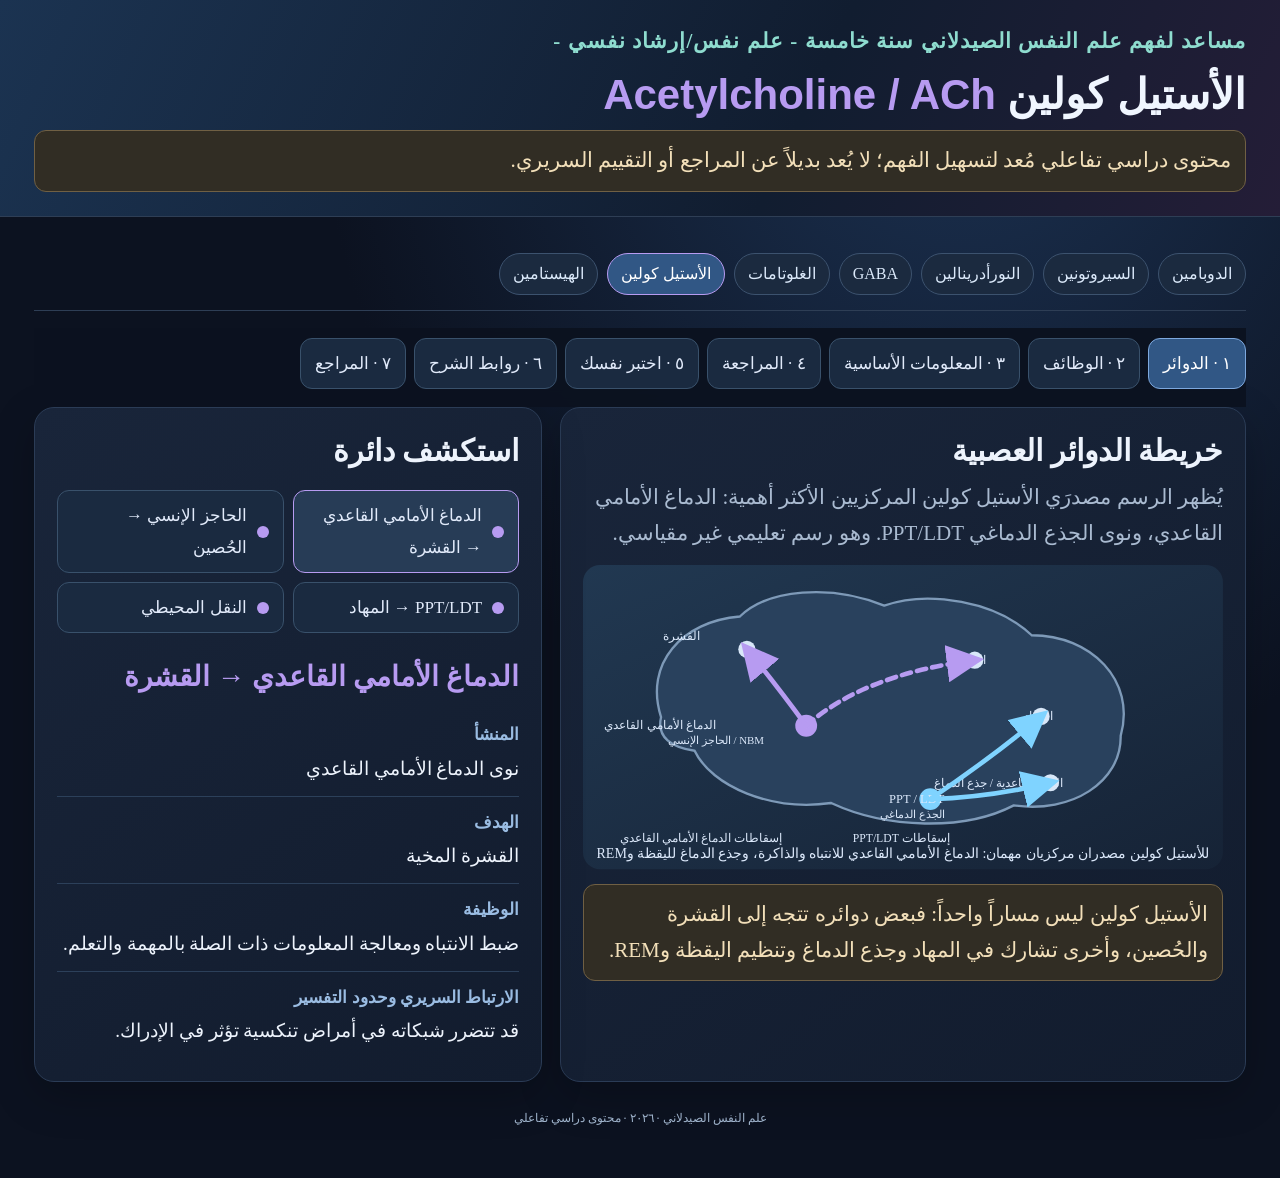
==== acetylcholine.html @ 4c46df0b "Add files via upload" ====
<!doctype html>
<html dir="rtl" lang="ar">
  <head>
    <meta charset="utf-8" />
    <meta content="width=device-width,initial-scale=1" name="viewport" />
    <meta content="dark" name="color-scheme" />
    <title>الأستيل كولين | مساعد علم النفس الصيدلاني</title>
    <link href="./style.css" rel="stylesheet" />
    <link href="./atlas.css" rel="stylesheet" />
  </head>
  <body style="--nt-accent: #b79bf1">
    <header>
      <div class="shell">
        <div class="eyebrow">
          مساعد لفهم علم النفس الصيدلاني سنة خامسة - علم نفس/إرشاد نفسي -
        </div>
        <h1>
          الأستيل كولين
          <span class="ltr" style="color: #b79bf1">Acetylcholine / ACh</span>
        </h1>
        <div class="note">
          محتوى دراسي تفاعلي مُعد لتسهيل الفهم؛ لا يُعد بديلاً عن المراجع أو
          التقييم السريري.
        </div>
      </div>
    </header>
    <main class="shell">
      <nav aria-label="التنقل بين النواقل العصبية" class="nt-nav">
        <a class="nt-navlink" href="./index.html">الدوبامين</a
        ><a class="nt-navlink" href="./serotonin.html">السيروتونين</a
        ><a class="nt-navlink" href="./norepinephrine.html">النورأدرينالين</a
        ><a class="nt-navlink" href="./gaba.html">GABA</a
        ><a class="nt-navlink" href="./glutamate.html">الغلوتامات</a
        ><a class="nt-navlink" href="./acetylcholine.html">الأستيل كولين</a
        ><a class="nt-navlink" href="./histamine.html">الهيستامين</a>
      </nav>
      <nav aria-label="أقسام الأستيل كولين" class="tabs">
        <a aria-current="page" class="tab" data-tab="circuits" href="#circuits"
          >١ · الدوائر</a
        ><a
          aria-current="false"
          class="tab"
          data-tab="functions"
          href="#functions"
          >٢ · الوظائف</a
        ><a aria-current="false" class="tab" data-tab="basics" href="#basics"
          >٣ · المعلومات الأساسية</a
        ><a aria-current="false" class="tab" data-tab="review" href="#review"
          >٤ · المراجعة</a
        ><a aria-current="false" class="tab" data-tab="quiz" href="#quiz"
          >٥ · اختبر نفسك</a
        ><a aria-current="false" class="tab" data-tab="videos" href="#videos"
          >٦ · روابط الشرح</a
        ><a aria-current="false" class="tab" data-tab="sources" href="#sources"
          >٧ · المراجع</a
        >
      </nav>
      <section class="section active" id="circuits">
        <div class="grid">
          <div class="card">
            <h2>خريطة الدوائر العصبية</h2>
            <p class="small">
              يُظهر الرسم مصدرَي الأستيل كولين المركزيين الأكثر أهمية: الدماغ
              الأمامي القاعدي، ونوى الجذع الدماغي PPT/LDT. وهو رسم تعليمي غير
              مقياسي.
            </p>
            <svg
              aria-label="رسم تخطيطي أكثر دقة نسبياً لدوائر الأستيل كولين مع مصدرين رئيسيين"
              class="nt-figure"
              role="img"
              viewbox="0 0 820 390"
            >
              <defs>
                <lineargradient id="achbg" x1="0" x2="1" y1="0" y2="1">
                  <stop stop-color="#213851"></stop>
                  <stop offset="1" stop-color="#162336"></stop>
                </lineargradient>
                <marker
                  id="achar1"
                  markerheight="8"
                  markerwidth="8"
                  orient="auto"
                  refx="6"
                  refy="4"
                >
                  <path d="M0,0 L8,4 L0,8 Z" fill="var(--nt-accent)"></path>
                </marker>
                <marker
                  id="achar2"
                  markerheight="8"
                  markerwidth="8"
                  orient="auto"
                  refx="6"
                  refy="4"
                >
                  <path d="M0,0 L8,4 L0,8 Z" fill="#7fd3ff"></path>
                </marker>
              </defs>
              <rect fill="url(#achbg)" height="390" rx="22" width="820"></rect>
              <path
                d="M100 195 C78 126 127 72 201 66 C237 31 317 24 386 52 C443 32 530 47 575 90 C651 90 709 148 689 219 C690 278 626 319 552 308 C489 341 389 338 318 305 C242 316 165 284 143 238 C114 234 94 221 100 195Z"
                fill="#29415d"
                stroke="#7e9ab8"
                stroke-width="3"
              ></path>
              <circle cx="286" cy="206" fill="var(--nt-accent)" r="14"></circle>
              <text fill="#eef6ff" font-size="16" x="170" y="210">
                الدماغ الأمامي القاعدي
              </text>
              <text fill="#c9ddf2" font-size="14" x="232" y="229">
                NBM / الحاجز الإنسي
              </text>
              <circle cx="445" cy="300" fill="#7fd3ff" r="14"></circle>
              <text fill="#eef6ff" font-size="16" x="463" y="305">
                PPT / LDT
              </text>
              <text fill="#c9ddf2" font-size="14" x="464" y="324">
                الجذع الدماغي
              </text>
              <circle cx="210" cy="108" fill="#d8e7f8" r="11"></circle>
              <text fill="#d8e7f8" font-size="16" x="150" y="96">القشرة</text>
              <circle cx="502" cy="122" fill="#d8e7f8" r="11"></circle>
              <text fill="#d8e7f8" font-size="15" x="517" y="127">الحُصين</text>
              <circle cx="587" cy="194" fill="#d8e7f8" r="11"></circle>
              <text fill="#d8e7f8" font-size="15" x="602" y="199">المهاد</text>
              <circle cx="599" cy="279" fill="#d8e7f8" r="11"></circle>
              <text fill="#d8e7f8" font-size="15" x="615" y="284">
                العقد القاعدية / جذع الدماغ
              </text>
              <path
                d="M286 206 Q245 150 210 108"
                fill="none"
                marker-end="url(#achar1)"
                stroke="var(--nt-accent)"
                stroke-linecap="round"
                stroke-width="6"
              ></path>
              <path
                d="M286 206 Q360 140 502 122"
                fill="none"
                marker-end="url(#achar1)"
                stroke="var(--nt-accent)"
                stroke-dasharray="12 8"
                stroke-linecap="round"
                stroke-width="6"
              ></path>
              <path
                d="M445 300 Q525 246 587 194"
                fill="none"
                marker-end="url(#achar2)"
                stroke="#7fd3ff"
                stroke-linecap="round"
                stroke-width="6"
              ></path>
              <path
                d="M445 300 Q520 298 599 279"
                fill="none"
                marker-end="url(#achar2)"
                stroke="#7fd3ff"
                stroke-linecap="round"
                stroke-width="6"
              ></path>
              <text fill="var(--nt-accent)" font-size="15" x="255" y="355">
                إسقاطات الدماغ الأمامي القاعدي
              </text>
              <text fill="#7fd3ff" font-size="15" x="470" y="355">
                إسقاطات PPT/LDT
              </text>
              <text
                fill="#c8dcf0"
                font-size="18"
                text-anchor="middle"
                x="410"
                y="375"
              >
                للأستيل كولين مصدران مركزيان مهمان: الدماغ الأمامي القاعدي
                للانتباه والذاكرة، وجذع الدماغ لليقظة وREM
              </text>
            </svg>
            <div class="note">
              الأستيل كولين ليس مساراً واحداً: فبعض دوائره تتجه إلى القشرة
              والحُصين، وأخرى تشارك في المهاد وجذع الدماغ وتنظيم اليقظة وREM.
            </div>
          </div>
          <div class="card">
            <h2>استكشف دائرة</h2>
            <div class="path-buttons" id="circuitButtons"></div>
            <div aria-live="polite" id="circuitDetails"></div>
          </div>
        </div>
      </section>
      <section class="section" id="functions">
        <div class="card">
          <h2>وظائف الأستيل كولين بحسب الدوائر</h2>
          <p class="muted">
            اختر منطقة، أو ابحث عن وظيفة أو مصطلح. مستويات الدليل تقريبية للتعلم
            وليست مقياساً رسمياً لجودة الأدلة.
          </p>
          <div class="region-toolbar">
            <input
              aria-label="بحث في المناطق"
              class="search"
              id="regionSearch"
              placeholder="ابحث عن منطقة أو وظيفة"
            />
            <div class="actions" id="regionFilters"></div>
            <button class="ghost" id="expandAll">توسيع الكل</button
            ><button class="ghost" id="collapseAll">طي الكل</button>
          </div>
          <div class="small" id="regionCount"></div>
          <div class="region-list" id="regionList"></div>
        </div>
        <div class="card" style="margin-top: 18px">
          <h2>فهم الوظائف: الآلية ثم المثال</h2>
          <p class="muted">
            التفسير هنا يركز على ما يحدث، ولماذا يحدث، وما حدود التعميم. لا تعني
            مشاركة ناقل في وظيفة أنه المسؤول الوحيد عنها.
          </p>
          <div class="function-explain">
            <h3>1. الانتباه</h3>
            <p>
              يرفع الأستيل كولين قدرة بعض الشبكات على الاستجابة للمعلومات ذات
              الصلة، بدل التعامل مع كل إشارات المحيط بالدرجة نفسها.
            </p>
            <p class="example">
              <b>مثال توضيحي:</b> مثال: التركيز على محاضرة رغم وجود ضوضاء
              جانبية.
            </p>
          </div>
          <div class="function-explain">
            <h3>2. الذاكرة</h3>
            <p>
              يساعد نظام الحاجز الإنسي–الحُصين في تنظيم حالات الشبكة التي تدعم
              ترميز الخبرة الجديدة.
            </p>
            <p class="example">
              <b>مثال توضيحي:</b> مثال: توجيه الانتباه للتفاصيل الجديدة يعزز فرص
              تذكرها، لكنه لا يعتمد على ACh وحده.
            </p>
          </div>
          <div class="function-explain">
            <h3>3. النوم REM</h3>
            <p>
              تشارك نوى كولينية في جذع الدماغ في تنظيم بعض حالات النوم واليقظة،
              مع أن آلية REM تتضمن شبكات متعددة.
            </p>
            <p class="example">
              <b>مثال توضيحي:</b> مثال: التغيرات في نشاط هذه الدوائر تصاحب
              الانتقال بين حالات النوم.
            </p>
          </div>
          <div class="function-explain">
            <h3>4. المستقبلات النيكوتينية والمسكارينية</h3>
            <p>
              النيكوتينية قنوات أيونية سريعة، بينما المسكارينية مستقبلات أبطأ
              تتصل ببروتينات G. لهذا يمكن للناقل الواحد أن ينتج تأثيرات مختلفة.
            </p>
            <p class="example">
              <b>مثال توضيحي:</b> مثال: تنبيه العضلات الهيكلية يختلف عن تنظيم
              نبض القلب بواسطة العصب المبهم.
            </p>
          </div>
          <div class="function-explain">
            <h3>5. الطب النفسي والمرض العصبي</h3>
            <p>
              يرتبط اختلال الأنظمة الكولينية ببعض صعوبات الإدراك، وتؤثر أدوية
              مضادة للمسكارين في الانتباه والذاكرة؛ ولا يكفي ذلك وحده لتشخيص
              مرض.
            </p>
            <p class="example">
              <b>مثال توضيحي:</b> مثال: بعض الأدوية ذات الأثر المضاد للكولين قد
              تسبب تشوشاً خاصة لدى كبار السن.
            </p>
          </div>
        </div>
      </section>
      <section class="section" id="basics">
        <div class="twocol">
          <div class="card">
            <h2>بطاقة تعريفية</h2>
            <div class="statgrid">
              <div class="stat"><b>ACh</b>الاختصار</div>
              <div class="stat"><b>Acetylcholine</b>الاسم الإنجليزي</div>
              <div class="stat"><b>مُعدِّل / ناقل</b>بحسب نوع الدائرة</div>
            </div>
            <h3>التصنيف</h3>
            <p>إستر الكولين؛ ناقل محيطي ومُعدِّل مركزي</p>
            <h3>أماكن التصنيع أو الإفراز الرئيسية</h3>
            <p>
              الدماغ الأمامي القاعدي (بما فيه النواة القاعدية لماينرت والحاجز
              الإنسي)، ونوى PPT/LDT بجذع الدماغ
            </p>
            <h3>الفكرة الأساسية</h3>
            <p>
              الأستيل كولين يساعد الدماغ على توجيه الانتباه وتعلّم المعلومات
              المهمة، ويسهم في اليقظة والنوم REM؛ وله أدوار مهمة أيضاً في
              العضلات والأعصاب الذاتية.
            </p>
          </div>
          <div class="card">
            <h2>المستقبلات والتصنيع</h2>
            <h3>المستقبلات المهمة</h3>
            <p>نيكوتينية nAChR (أيونية) ومسكارينية M1–M5 (استقلابية)</p>
            <h3>التصنيع والتخلص من الناقل</h3>
            <p>
              Choline + Acetyl-CoA → ACh بوساطة ChAT؛ يفككه AChE في الشق المشبكي
            </p>
            <div class="note">
              تختلف تأثيرات الناقل تبعاً لنوع المستقبل والخلايا وتوقيت الإشارة،
              ولا يصح وصف ناقل واحد بأنه منشّط أو مثبّط لجميع مناطق الدماغ.
            </div>
          </div>
        </div>
      </section>
      <section class="section" id="review">
        <div class="card">
          <h2>خريطة مراجعة الوظائف والنواقل المشاركة</h2>
          <div class="domains">
            <div class="domain">
              <h3>الانتباه</h3>
              <div class="tiny">المناطق: الدماغ الأمامي والقشرة</div>
              <p>انتقاء المعلومات</p>
              <div class="tiny">أنظمة مشاركة: NE، DA</div>
            </div>
            <div class="domain">
              <h3>الذاكرة</h3>
              <div class="tiny">المناطق: الحُصين</div>
              <p>تعديل الترميز</p>
              <div class="tiny">أنظمة مشاركة: Glu، GABA</div>
            </div>
            <div class="domain">
              <h3>النوم</h3>
              <div class="tiny">المناطق: PPT/LDT والمهاد</div>
              <p>تنظيم حالات اليقظة وREM</p>
              <div class="tiny">أنظمة مشاركة: GABA، Histamine</div>
            </div>
            <div class="domain">
              <h3>الحركة</h3>
              <div class="tiny">المناطق: الوصلة العضلية</div>
              <p>تنبيه العضلة</p>
              <div class="tiny">أنظمة مشاركة: دور محيطي</div>
            </div>
          </div>
        </div>
      </section>
      <section class="section" id="quiz">
        <div class="card" style="max-width: 850px; margin: auto">
          <h2>اختبر نفسك</h2>
          <p class="small" id="progress"></p>
          <div class="question" id="question"></div>
          <div id="answers"></div>
          <p aria-live="polite" class="feedback" id="feedback"></p>
          <button class="solid hidden" id="next">السؤال التالي</button
          ><button class="ghost hidden" id="restart">إعادة الاختبار</button>
        </div>
      </section>
      <section class="section" id="videos">
        <div class="card">
          <h2>روابط يوتيوب للشرح</h2>
          <p>
            رابط بحث نصي على يوتيوب للحصول على محاضرات عن Acetylcholine؛ لا نضمن
            محتوى فيديو معيناً أو نعتمد الفيديوهات بديلاً عن المراجع العلمية.
          </p>
          <p>
            <a
              dir="ltr"
              href="https://www.youtube.com/results?search_query=Acetylcholine+neurotransmitter+neuroanatomy+pathways+receptor+physiology"
              rel="noopener noreferrer"
              target="_blank"
              >https://www.youtube.com/results?search_query=Acetylcholine+neurotransmitter+neuroanatomy+pathways+receptor+physiology</a
            >
          </p>
        </div>
      </section>
      <section class="section" id="sources">
        <div class="card">
          <h2>المراجع العلمية</h2>
          <p class="muted">
            المصادر العلمية المعتمدة للوظائف الأساسية؛ التفاصيل الناشئة والأبحاث
            البشرية مقابل الحيوانية تتفاوت في قوة الدليل.
          </p>
          <ol class="sources">
            <li>
              <a
                href="https://www.ncbi.nlm.nih.gov/books/NBK482512/"
                rel="noopener noreferrer"
                target="_blank"
                >Sleep physiology – cholinergic nuclei</a
              >
            </li>
            <li>
              <a
                href="https://www.ncbi.nlm.nih.gov/books/NBK539894/"
                rel="noopener noreferrer"
                target="_blank"
                >Neurotransmitters – overview</a
              >
            </li>
            <li>
              <a
                href="https://www.ncbi.nlm.nih.gov/books/NBK11011/"
                rel="noopener noreferrer"
                target="_blank"
                >Neuroscience – neurotransmitter systems</a
              >
            </li>
            <li>
              <a
                href="https://www.ncbi.nlm.nih.gov/books/NBK482512/"
                rel="noopener noreferrer"
                target="_blank"
                >Physiology of sleep – ascending arousal systems</a
              >
            </li>
          </ol>
        </div>
      </section>
      <footer class="foot">
        علم النفس الصيدلاني · ٢٠٢٦ · محتوى دراسي تفاعلي
      </footer>
    </main>
    <script defer="" src="./atlas.js"></script>
    <script id="ntData" type="application/json">
      {
        "circuits": [
          [
            "الدماغ الأمامي القاعدي → القشرة",
            "نوى الدماغ الأمامي القاعدي",
            "القشرة المخية",
            "ضبط الانتباه ومعالجة المعلومات ذات الصلة بالمهمة والتعلم.",
            "قد تتضرر شبكاته في أمراض تنكسية تؤثر في الإدراك."
          ],
          [
            "الحاجز الإنسي → الحُصين",
            "المنطقة الحاجزية",
            "الحُصين",
            "تعديل نشاط الذاكرة وإيقاعات الشبكات الحُصينية.",
            "يعمل مع الغلوتامات وGABA."
          ],
          [
            "PPT/LDT → المهاد",
            "نوى جذع الدماغ الكولينية",
            "المهاد ومراكز اليقظة",
            "تنظيم الانتقال بين حالات النوم واليقظة وبعض مظاهر REM.",
            "ليس المنظم الوحيد لنوم حركة العين السريعة."
          ],
          [
            "النقل المحيطي",
            "العصبونات الحركية والجهاز الذاتي",
            "العضلات والأعضاء",
            "إحداث انقباض العضلات الهيكلية عبر مستقبلات نيكوتينية، وتنظيم وظائف لاودية عبر مستقبلات مسكارينية.",
            "هذه وظائف خارج الدماغ ويجب تمييزها عن أدواره المعرفية."
          ]
        ],
        "regions": [
          [
            "النواة القاعدية لماينرت",
            "NBM",
            "الإدراك",
            "مصدر كوليني واسع للقشرة يسهم في الانتباه وتوجيه المعالجة.",
            "تضرر منظومات كولينية يرتبط باضطرابات معرفية.",
            "راسخ"
          ],
          [
            "القشرة أمام الجبهية",
            "PFC",
            "الانتباه",
            "يساعد على انتقاء المعلومات والمرونة أثناء المهام.",
            "الأثر يعتمد على نوع المستقبل.",
            "جيد"
          ],
          [
            "الحُصين",
            "Hippocampus",
            "الذاكرة",
            "تعديل الترميز والإيقاعات المصاحبة للتعلم.",
            "لا يشكل آلية الذاكرة الوحيدة.",
            "راسخ"
          ],
          [
            "المهاد",
            "Thalamus",
            "اليقظة",
            "يؤثر في نقل المعلومات وحالات الاستثارة عبر إسقاطات جذع الدماغ.",
            "يتفاعل مع أنظمة النوم الأخرى.",
            "جيد"
          ],
          [
            "جذع الدماغ PPT/LDT",
            "Brainstem",
            "النوم",
            "مجموعات عصبية كولينية تساهم في اليقظة وبعض حالات REM.",
            "دورها جزء من شبكة أوسع.",
            "جيد"
          ],
          [
            "الوصلة العصبية العضلية",
            "NMJ",
            "الحركة",
            "يسبب إطلاق ACh تنبيه مستقبلات نيكوتينية على العضلة.",
            "موقع محيطي لا دماغي؛ مهم لتمييز الوظائف.",
            "راسخ"
          ]
        ],
        "quiz": [
          [
            "أي مستقبل أستيل كولين قناة أيونية؟",
            ["نيكوتيني", "مُسكاريني"],
            0,
            "النيكوتيني قناة أيونية، والمسكاريني مقترن ببروتين G."
          ],
          [
            "ما المنطقة التي تتلقى إسقاطات كولينية مهمة للذاكرة؟",
            ["الحُصين", "البصلة الشمية فقط"],
            0,
            "تشارك منظومة الحاجز–الحُصين في الذاكرة."
          ],
          [
            "من أين يأتي ACh إلى قشرة الدماغ أساساً؟",
            ["الدماغ الأمامي القاعدي", "المادة السوداء"],
            0,
            "النواة القاعدية وما حولها مصادر رئيسية."
          ]
        ]
      }
    </script>
  </body>
</html>
---- style.css ----
:root {
  --bg: #f5f7fb;
  --paper: #fff;
  --ink: #17243a;
  --muted: #61718a;
  --line: #dce5ef;
  --navy: #174e83;
  --blue: #407fd7;
  --accent: #eaf3ff;
  --shadow: 0 14px 40px rgba(27, 59, 100, 0.07);
}
* {
  box-sizing: border-box;
}
html {
  scroll-behavior: smooth;
}
body {
  margin: 0;
  direction: rtl;
  background: var(--bg);
  color: var(--ink);
  font:
    17px/1.85 "Noto Naskh Arabic",
    "Amiri",
    "Traditional Arabic",
    "Times New Roman",
    serif;
}
button,
input,
select {
  font: inherit;
}
button {
  cursor: pointer;
}
a {
  color: #125da6;
}
header {
  background: linear-gradient(115deg, #eaf4ff, #fff 62%, #f4f0ff);
  border-bottom: 1px solid var(--line);
}
.shell {
  max-width: 1260px;
  margin: auto;
  padding: 24px;
}
.eyebrow {
  font-size: 12px;
  font-weight: 800;
  color: #2c78ad;
  letter-spacing: 0.05em;
}
h1 {
  font-size: clamp(30px, 4vw, 50px);
  line-height: 1.3;
  margin: 7px 0;
  color: #163a68;
}
h2 {
  font-size: 23px;
  line-height: 1.4;
  margin: 0 0 8px;
}
h3 {
  font-size: 18px;
  margin: 0 0 8px;
}
p {
  margin: 8px 0;
}
header p {
  color: #53647e;
  max-width: 830px;
}
.chips,
.tabs,
.actions {
  display: flex;
  gap: 8px;
  flex-wrap: wrap;
}
.chips {
  margin-top: 15px;
}
.chip {
  border: 1px solid #cce0f2;
  background: #fff9;
  padding: 5px 12px;
  border-radius: 22px;
  font-size: 12px;
  color: #376184;
}
.tabs {
  padding: 10px 0 18px;
  position: sticky;
  top: 0;
  z-index: 30;
  background: var(--bg);
}
.tab,
.ghost,
.path-btn,
.filter,
.answer,
.solid {
  border: 1px solid #d4e2f0;
  border-radius: 12px;
  padding: 9px 14px;
  background: #fff;
  color: #284869;
  transition: 0.2s;
}
.tab:hover,
.path-btn:hover,
.filter:hover,
.answer:hover {
  border-color: #75a7da;
}
.tab[aria-selected="true"],
.filter.active {
  background: #1e5e9e;
  border-color: #1e5e9e;
  color: #fff;
}
.section {
  display: none;
}
.section.active {
  display: block;
}
.grid {
  display: grid;
  grid-template-columns: minmax(0, 1.35fr) minmax(330px, 1fr);
  gap: 18px;
}
.card {
  background: var(--paper);
  border: 1px solid var(--line);
  border-radius: 20px;
  padding: 22px;
  box-shadow: var(--shadow);
}
.muted,
.small {
  color: var(--muted);
}
.small {
  font-size: 13px;
}
.note {
  font-size: 13px;
  background: #fff9e8;
  border: 1px solid #f0dfa9;
  padding: 12px 14px;
  border-radius: 12px;
}
.art {
  width: 100%;
  display: block;
  max-height: 530px;
}
.brain-outline {
  fill: #e8eef7;
  stroke: #9ab0c9;
  stroke-width: 2.2;
}
.brain-detail {
  fill: none;
  stroke: #a0b4c8;
  stroke-width: 2;
  opacity: 0.85;
}
svg text {
  font-family: "Noto Naskh Arabic", "Amiri", "Traditional Arabic", serif;
  fill: #1c4167;
}
.node {
  fill: #eef6ff;
}
.svg-label {
  font-size: 15px;
  font-weight: 700;
}
.svg-sub {
  font-size: 12px;
  fill: #516f8a;
}
.route {
  fill: none;
  stroke-width: 7;
  stroke-linecap: round;
  stroke-linejoin: round;
  cursor: pointer;
  opacity: 0.24;
  transition:
    opacity 0.2s,
    stroke-width 0.2s;
}
.route.on {
  opacity: 1;
  stroke-width: 9;
  filter: drop-shadow(0 0 3px #ccd6e3);
}
.hotspot {
  cursor: pointer;
}
.hotspot:focus-visible {
  outline: none;
  filter: drop-shadow(0 0 5px #124e8c);
}
svg .pt {
  fill: #fff;
  stroke: #5a7999;
  stroke-width: 2;
}
.path-buttons {
  display: grid;
  grid-template-columns: repeat(2, 1fr);
  gap: 9px;
  margin: 18px 0;
}
.path-btn {
  display: flex;
  align-items: center;
  gap: 10px;
  text-align: right;
}
.path-btn.active {
  border-color: var(--sel);
  background: #f3f8ff;
}
.dot {
  width: 12px;
  height: 12px;
  background: var(--sel);
  border-radius: 50%;
  flex: none;
}
.details-title {
  font-size: 25px;
  font-weight: 800;
  margin-bottom: 6px;
}
.fact {
  padding: 10px 0;
  border-bottom: 1px solid #e8edf5;
}
.fact strong {
  display: block;
  font-size: 12px;
  color: #436587;
}
.fact:last-child {
  border: 0;
}
.memorize {
  border-right: 4px solid var(--sel, #2e77be);
  background: #f3f8fd;
  border-radius: 8px;
  padding: 11px;
  margin-top: 12px;
}
.statgrid {
  display: grid;
  grid-template-columns: repeat(3, 1fr);
  gap: 11px;
}
.stat {
  background: #f4f8fd;
  border: 1px solid var(--line);
  padding: 13px;
  border-radius: 12px;
}
.stat b {
  display: block;
  font-size: 19px;
  color: #245d96;
}
.flow {
  display: flex;
  gap: 8px;
  align-items: center;
  flex-wrap: wrap;
  margin: 12px 0;
}
.flow span {
  background: #eaf4ff;
  border: 1px solid #cce0f5;
  border-radius: 11px;
  padding: 10px 14px;
  font-weight: bold;
}
.twocol {
  display: grid;
  grid-template-columns: 1fr 1fr;
  gap: 16px;
}
.tablewrap {
  overflow: auto;
}
table {
  width: 100%;
  border-collapse: collapse;
  font-size: 14px;
}
th,
td {
  padding: 11px 12px;
  text-align: right;
  vertical-align: top;
  border-bottom: 1px solid var(--line);
}
th {
  background: #eaf3ff;
  color: #225386;
}
td {
  min-width: 110px;
}
.region-toolbar {
  display: flex;
  flex-wrap: wrap;
  align-items: center;
  gap: 8px;
  margin: 15px 0;
}
.search {
  border: 1px solid #c6d7e8;
  border-radius: 11px;
  padding: 10px 13px;
  min-width: 220px;
  flex: 1;
  background: white;
  color: var(--ink);
}
.filter {
  padding: 7px 11px;
  font-size: 13px;
}
.region-list {
  display: grid;
  grid-template-columns: 1fr 1fr;
  gap: 10px;
}
.region {
  border: 1px solid var(--line);
  border-radius: 13px;
  background: #fff;
  overflow: hidden;
}
.region summary {
  padding: 12px 14px;
  cursor: pointer;
  display: flex;
  align-items: center;
  justify-content: space-between;
  gap: 8px;
  list-style: none;
}
.region summary::-webkit-details-marker {
  display: none;
}
.region summary::after {
  content: "+";
  font-weight: 900;
  color: #2d70af;
}
.region[open] summary::after {
  content: "−";
}
.region summary b {
  font-size: 15px;
}
.region .body {
  padding: 0 14px 14px;
  font-size: 14px;
}
.region .body p {
  margin: 7px 0;
}
.pill {
  font-size: 11px;
  border-radius: 30px;
  padding: 2px 8px;
  background: #eff5fa;
  color: #457092;
  white-space: nowrap;
}
.pill.راسخ {
  background: #e7f7ee;
  color: #137448;
}
.pill.ناشئ {
  background: #fff1df;
  color: #915d0e;
}
.domains {
  display: grid;
  grid-template-columns: repeat(2, 1fr);
  gap: 11px;
}
.domain {
  border: 1px solid var(--line);
  background: #fbfdff;
  border-radius: 15px;
  padding: 15px;
}
.domain h3 {
  margin: 0;
}
.domain p {
  font-size: 14px;
}
.domain .tiny {
  font-size: 12px;
  color: #527495;
}
.question {
  font-size: 21px;
  font-weight: 750;
  margin: 12px 0;
}
.answer {
  display: block;
  width: 100%;
  margin: 8px 0;
  text-align: right;
}
.answer.correct {
  background: #dcf7e8;
  border-color: #43ad78;
}
.answer.wrong {
  background: #ffeaec;
  border-color: #d96d79;
}
.solid {
  background: #1d649e;
  color: white;
  border-color: #1d649e;
}
.feedback {
  min-height: 44px;
  color: #315775;
}
.sources {
  padding-right: 20px;
}
.sources li {
  margin: 9px 0;
}
.foot {
  font-size: 12px;
  color: #718198;
  text-align: center;
  padding: 25px;
}
.ltr {
  direction: ltr;
  unicode-bidi: isolate;
  display: inline-block;
  font-family: Arial, sans-serif;
}
.hidden {
  display: none !important;
}
@media (max-width: 890px) {
  .grid,
  .twocol,
  .region-list {
    grid-template-columns: 1fr;
  }
  .tabs {
    position: static;
  }
  .statgrid {
    grid-template-columns: 1fr 1fr;
  }
}
@media (max-width: 550px) {
  .path-buttons,
  .domains,
  .statgrid {
    grid-template-columns: 1fr;
  }
  .shell {
    padding: 14px;
  }
  .card {
    padding: 15px;
  }
  .art {
    max-height: 320px;
  }
  .svg-label {
    font-size: 12px;
  }
  .tabs {
    gap: 5px;
  }
  .tab {
    font-size: 12px;
    padding: 7px 9px;
  }
}
@media print {
  body {
    background: #fff;
  }
  .tabs,
  .actions,
  .path-buttons,
  .region-toolbar {
    display: none;
  }
  .section {
    display: block !important;
    break-before: page;
  }
  .card {
    box-shadow: none;
    break-inside: avoid;
  }
  .region-list {
    display: block;
  }
  .region {
    break-inside: avoid;
    margin: 8px 0;
  }
  .region .body {
    display: block;
  }
  #quiz {
    display: none !important;
  }
}

/* الحفاظ على الخط العربي الرسمي مع استعادة التصميم المستدير */
.card {
  border-radius: 20px;
}
.chip {
  border-radius: 999px;
}
.tab,
.ghost,
.path-btn,
.filter,
.answer,
.solid,
.search,
.stat,
.flow span,
.note,
.memorize {
  border-radius: 12px;
}
.region,
.domain {
  border-radius: 16px;
}
.pill {
  border-radius: 999px;
}
h1,
h2,
h3 {
  font-family:
    "Noto Naskh Arabic", "Amiri", "Traditional Arabic", "Times New Roman", serif;
  font-weight: 700;
}
button {
  font-family: inherit;
}
.function-explain {
  border-right: 3px solid #245e91;
  padding: 15px 18px;
  background: #fafcff;
  margin: 12px 0;
}
.function-explain h3 {
  color: #174e83;
}
.function-explain p {
  margin: 6px 0;
}
.lecture-links {
  padding-right: 22px;
}
.lecture-links li {
  padding: 9px 0;
  border-bottom: 1px solid var(--line);
}
.term {
  font-family: Arial, sans-serif;
  direction: ltr;
  unicode-bidi: isolate;
  display: inline-block;
  font-size: 0.88em;
}
.function-explain .example {
  background: #ecf3fc;
  padding: 8px 12px;
  border-right: 2px solid #6a93bb;
}
.section-intro {
  max-width: 1000px;
}

/* Dark presentation — rounded original aesthetic, unchanged formal Arabic type */
:root {
  --bg: #0c1220;
  --paper: #151e30;
  --ink: #edf3fc;
  --muted: #a9bad0;
  --line: #2e3e55;
  --navy: #91bbf4;
  --blue: #78aaff;
  --accent: #213754;
  --shadow: 0 14px 44px rgba(0, 0, 0, 0.22);
}
body {
  background: radial-gradient(ellipse at 75% 0%, #1c3354 0%, #0c1220 48%);
  color: var(--ink);
}
a {
  color: #a9caff;
}
header {
  background: linear-gradient(115deg, #1b3351, #111d30 62%, #241d37);
  border-color: var(--line);
}
header p {
  color: #b2c5dc;
}
.eyebrow {
  color: #8edccf;
}
h1 {
  color: #f0f6ff;
}
.chip {
  border-color: #38506a;
  background: #182a41;
  color: #d6e7f7;
}
.tabs {
  background: rgba(12, 18, 32, 0.96);
  backdrop-filter: blur(12px);
}
.tab,
.ghost,
.path-btn,
.filter,
.answer {
  border-color: #39516b;
  background: #1a2a40;
  color: #e1eafa;
}
.tab:hover,
.path-btn:hover,
.filter:hover,
.answer:hover {
  border-color: #9abfeb;
}
.tab[aria-selected="true"],
.filter.active,
.solid {
  background: #315785;
  border-color: #7da8de;
  color: #fff;
}
.card {
  background: linear-gradient(145deg, #19253a, #121c2e);
  border-color: #2b3c56;
}
.note {
  background: #312d24;
  border-color: #706044;
  color: #f2dfb9;
}
.brain-outline {
  fill: #263953;
  stroke: #8299b7;
}
.brain-detail {
  stroke: #58718d;
}
svg text {
  fill: #dce9fb;
}
.node {
  fill: #dceafa;
}
.svg-sub {
  fill: #acc1d8;
}
.route {
  opacity: 0.35;
}
.route.on {
  filter: drop-shadow(0 0 5px currentColor);
}
.hotspot:focus-visible {
  filter: drop-shadow(0 0 5px #afcffa);
}
svg .pt {
  fill: #f1f7ff;
  stroke: #2a4364;
}
.path-btn.active {
  background: #273c56;
  border-color: var(--sel);
}
.fact {
  border-color: #2c405a;
}
.fact strong {
  color: #9abce2;
}
.memorize {
  background: #20334a;
  color: #e6f1fc;
}
.stat {
  background: #1d2d46;
  border-color: #334a66;
}
.stat b {
  color: #a2caff;
}
.flow span {
  background: #223850;
  border-color: #49627d;
}
th,
td {
  border-color: #31445e;
}
th {
  background: #223550;
  color: #c1ddff;
}
.search {
  border-color: #3a516a;
  background: #17263a;
  color: #f0f6fe;
}
.search::placeholder {
  color: #93a7c1;
}
.region {
  background: #172338;
  border-color: #31455e;
}
.region summary::after {
  color: #8bbdf3;
}
.pill {
  background: #263b54;
  color: #c0dbf7;
}
.pill.راسخ {
  background: #1d4338;
  color: #a2e9c6;
}
.pill.ناشئ {
  background: #53402a;
  color: #f6d19b;
}
.domain {
  background: #1a2941;
  border-color: #344d67;
}
.domain .tiny {
  color: #a9c4e0;
}
.answer.correct {
  background: #164a3e;
  border-color: #4ebd91;
}
.answer.wrong {
  background: #512c3c;
  border-color: #d98496;
}
.feedback {
  color: #c4d7ee;
}
.foot {
  color: #9eb2ca;
}
.function-explain {
  background: #19283d;
  border-right-color: #88b7eb;
  border-radius: 12px;
}
.function-explain h3 {
  color: #b7d8ff;
}
.function-explain .example {
  background: #263a54;
  border-right-color: #91b5e3;
  border-radius: 8px;
}
@media print {
  body {
    background: #fff;
    color: #111;
  }
  header,
  .card,
  .region,
  .domain,
  .function-explain {
    background: #fff;
    color: #111;
  }
  h1,
  h2,
  h3,
  .function-explain h3 {
    color: #111;
  }
  th {
    background: #eee;
    color: #111;
  }
  .muted,
  .small {
    color: #444;
  }
}

/* Mobile and GitHub Pages-safe navigation. Works without JavaScript too. */
.tab {
  display: inline-flex;
  align-items: center;
  justify-content: center;
  text-decoration: none;
  white-space: nowrap;
}
.tabs {
  scroll-margin-top: 8px;
}
.tab[aria-current="page"] {
  background: #315785;
  border-color: #7da8de;
  color: #fff;
}
@supports selector(body:has(.section:target)) {
  body:has(.section:target) .section {
    display: none;
  }
  body:has(.section:target) .section:target {
    display: block;
  }
}
@media (max-width: 720px) {
  .shell {
    width: 100%;
    max-width: 100%;
    padding-inline: 12px;
  }
  .tabs {
    display: flex;
    flex-wrap: nowrap;
    overflow-x: auto;
    overscroll-behavior-inline: contain;
    scrollbar-width: thin;
    gap: 8px;
    padding-block: 9px 13px;
    -webkit-overflow-scrolling: touch;
  }
  .tab {
    flex: 0 0 auto;
    min-height: 44px;
    padding: 9px 13px;
    font-size: 14px;
  }
}

/* ==================================
   TYPOGRAPHY - DESKTOP
   ================================== */

@media screen and (min-width: 769px) {
  body {
    font-size: 19px !important;
    line-height: 1.85 !important;
  }

  /* Main headings */
  h1 {
    font-size: 42px !important;
    line-height: 1.35 !important;
  }

  h2 {
    font-size: 30px !important;
    line-height: 1.4 !important;
  }

  h3 {
    font-size: 23px !important;
    line-height: 1.5 !important;
  }

  /* Paragraphs */
  p,
  li {
    font-size: 19px !important;
    line-height: 1.85 !important;
  }

  /* Cards */
  .domain p,
  .region .body,
  .function-explain p {
    font-size: 22px !important;
    line-height: 1.85 !important;
  }

  .region summary b,
  .domain h3 {
    font-size: 21px !important;
  }

  .details-title {
    font-size: 28px !important;
  }

  .fact strong {
    font-size: 17px !important;
  }

  /* Tables */
  table,
  th,
  td {
    font-size: 17px !important;
    line-height: 1.7 !important;
  }

  /* Buttons */
  .tab,
  .path-btn,
  .filter,
  .answer,
  button {
    font-size: 17px !important;
  }

  /* Small text */
  .small,
  .note,
  .domain .tiny,
  .chip,
  .pill,
  .eyebrow {
    font-size: 21px !important;
    line-height: 1.7 !important;
  }

  /* Quiz */
  .question {
    font-size: 21px !important;
  }
}

/* ==================================
   TYPOGRAPHY - MOBILE
   ================================== */

@media screen and (max-width: 768px) {
  body {
    font-size: 17px !important;
    line-height: 1.8 !important;
  }

  h1 {
    font-size: 30px !important;
    line-height: 1.4 !important;
  }

  h2 {
    font-size: 25px !important;
  }

  h3 {
    font-size: 21px !important;
  }

  p,
  li {
    font-size: 17px !important;
    line-height: 1.8 !important;
  }

  /* Cards */
  .domain p,
  .region .body,
  .function-explain p {
    font-size: 19px !important;
    line-height: 1.8 !important;
  }

  .region summary b,
  .domain h3 {
    font-size: 19px !important;
  }

  .details-title {
    font-size: 23px !important;
  }

  .fact strong {
    font-size: 16px !important;
  }

  /* Tables */
  table,
  th,
  td {
    font-size: 16px !important;
    line-height: 1.7 !important;
  }

  /* Buttons */
  .tab,
  .path-btn,
  .filter,
  .answer,
  button {
    font-size: 15px !important;
  }

  /* Small text */
  .small,
  .note,
  .domain .tiny,
  .chip,
  .pill,
  .eyebrow {
    font-size: 18px !important;
    line-height: 1.7 !important;
  }

  /* Quiz */
  .question {
    font-size: 19px !important;
  }
}
---- atlas.css ----
/* Additive styles for new transmitter pages; original style.css stays unchanged */
.nt-figure{width:100%;height:auto;display:block;max-height:370px;margin:14px auto}
.nt-nav{display:flex;gap:9px;flex-wrap:wrap;margin:0 0 17px;padding:12px 0 15px;border-bottom:1px solid var(--line)}
.nt-navlink{display:inline-flex;align-items:center;text-decoration:none;border:1px solid #3c526e;border-radius:999px;background:#1b2a3f;color:#dbe9fa;padding:7px 13px;font-size:16px!important;line-height:1.6}
.nt-navlink[aria-current="page"]{background:#315785;border-color:var(--nt-accent,#8eafe5);color:#fff}
.nt-navlink:hover{border-color:#a9caff}
#circuitDetails .fact{overflow-wrap:anywhere}
@media(max-width:768px){.nt-nav{flex-wrap:nowrap;overflow-x:auto;scrollbar-width:thin}.nt-navlink{flex:0 0 auto;font-size:15px!important;padding:8px 12px}.nt-figure{max-height:none}.region-list,.twocol,.grid,.domains,.path-buttons{grid-template-columns:minmax(0,1fr)}.card{min-width:0} }

/* Serotonin educational map: horizontal scrolling prevents tiny labels on phones */
.serotonin-map-scroll{max-width:100%;overflow-x:auto;overscroll-behavior-x:contain;border-radius:16px}
.serotonin-map{min-width:690px;max-height:none!important}
.serotonin-map-link{cursor:pointer;outline-offset:4px}
.serotonin-map-link:hover rect,.serotonin-map-link:focus-visible rect{stroke-width:3;filter:brightness(1.24)}
@media(max-width:768px){.serotonin-map{width:690px;min-width:690px}.serotonin-map-scroll{scrollbar-width:thin}}
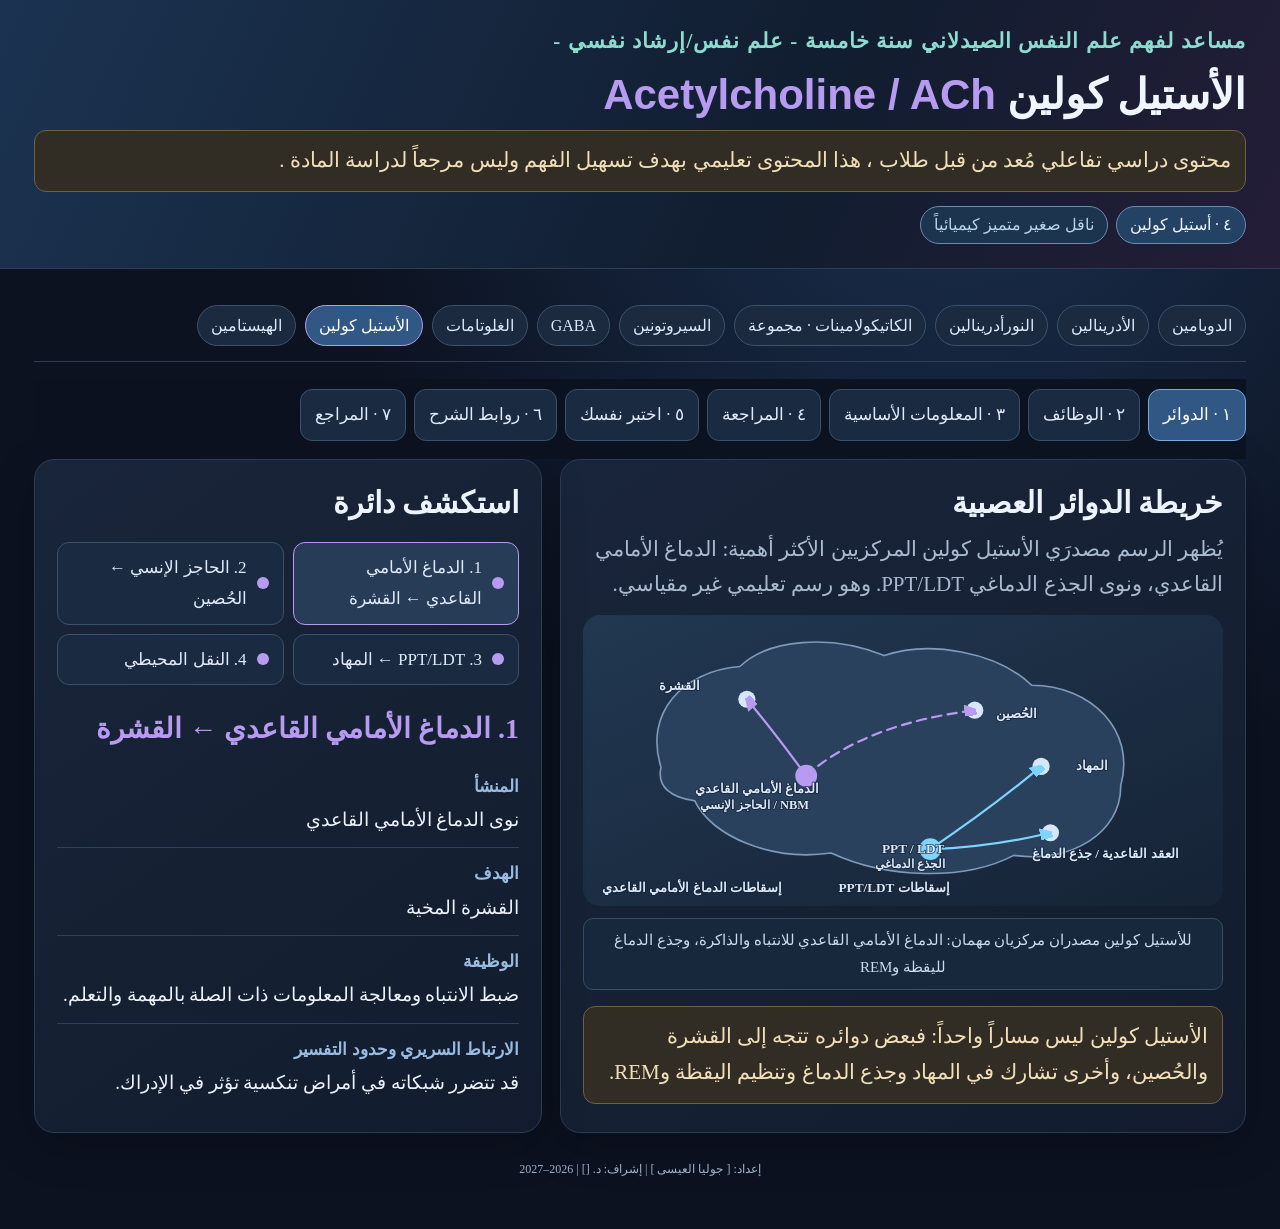
==== commit 999b03b4: "Add files via upload" ====
--- a/acetylcholine.html
+++ b/acetylcholine.html
@@ -1,4 +1,5 @@
 <!doctype html>
+
 <html dir="rtl" lang="ar">
   <head>
     <meta charset="utf-8" />
@@ -19,19 +20,27 @@
           <span class="ltr" style="color: #b79bf1">Acetylcholine / ACh</span>
         </h1>
         <div class="note">
-          محتوى دراسي تفاعلي مُعد لتسهيل الفهم؛ لا يُعد بديلاً عن المراجع أو
-          التقييم السريري.
+          محتوى دراسي تفاعلي مُعد من قبل طلاب ، هذا المحتوى تعليمي بهدف تسهيل
+          الفهم وليس مرجعاً لدراسة المادة .
+        </div>
+        <div class="nt-classification" role="note">
+          <span class="nt-tag">٤ · أستيل كولين</span
+          ><span class="nt-tag muted-tag">ناقل صغير متميز كيميائياً</span>
         </div>
       </div>
     </header>
     <main class="shell">
       <nav aria-label="التنقل بين النواقل العصبية" class="nt-nav">
         <a class="nt-navlink" href="./index.html">الدوبامين</a
+        ><a class="nt-navlink" href="./epinephrine.html">الأدرينالين</a
+        ><a class="nt-navlink" href="./norepinephrine.html">النورأدرينالين</a
+        ><a class="nt-navlink" href="./catecholamines.html"
+          >الكاتيكولامينات · مجموعة</a
         ><a class="nt-navlink" href="./serotonin.html">السيروتونين</a
-        ><a class="nt-navlink" href="./norepinephrine.html">النورأدرينالين</a
         ><a class="nt-navlink" href="./gaba.html">GABA</a
         ><a class="nt-navlink" href="./glutamate.html">الغلوتامات</a
-        ><a class="nt-navlink" href="./acetylcholine.html">الأستيل كولين</a
+        ><a aria-current="page" class="nt-navlink" href="./acetylcholine.html"
+          >الأستيل كولين</a
         ><a class="nt-navlink" href="./histamine.html">الهيستامين</a>
       </nav>
       <nav aria-label="أقسام الأستيل كولين" class="tabs">
@@ -64,119 +73,64 @@
               الأمامي القاعدي، ونوى الجذع الدماغي PPT/LDT. وهو رسم تعليمي غير
               مقياسي.
             </p>
-            <svg
-              aria-label="رسم تخطيطي أكثر دقة نسبياً لدوائر الأستيل كولين مع مصدرين رئيسيين"
-              class="nt-figure"
-              role="img"
-              viewbox="0 0 820 390"
-            >
-              <defs>
-                <lineargradient id="achbg" x1="0" x2="1" y1="0" y2="1">
-                  <stop stop-color="#213851"></stop>
-                  <stop offset="1" stop-color="#162336"></stop>
-                </lineargradient>
-                <marker
-                  id="achar1"
-                  markerheight="8"
-                  markerwidth="8"
-                  orient="auto"
-                  refx="6"
-                  refy="4"
-                >
-                  <path d="M0,0 L8,4 L0,8 Z" fill="var(--nt-accent)"></path>
-                </marker>
-                <marker
-                  id="achar2"
-                  markerheight="8"
-                  markerwidth="8"
-                  orient="auto"
-                  refx="6"
-                  refy="4"
-                >
-                  <path d="M0,0 L8,4 L0,8 Z" fill="#7fd3ff"></path>
-                </marker>
-              </defs>
-              <rect fill="url(#achbg)" height="390" rx="22" width="820"></rect>
-              <path
-                d="M100 195 C78 126 127 72 201 66 C237 31 317 24 386 52 C443 32 530 47 575 90 C651 90 709 148 689 219 C690 278 626 319 552 308 C489 341 389 338 318 305 C242 316 165 284 143 238 C114 234 94 221 100 195Z"
-                fill="#29415d"
-                stroke="#7e9ab8"
-                stroke-width="3"
-              ></path>
-              <circle cx="286" cy="206" fill="var(--nt-accent)" r="14"></circle>
-              <text fill="#eef6ff" font-size="16" x="170" y="210">
-                الدماغ الأمامي القاعدي
-              </text>
-              <text fill="#c9ddf2" font-size="14" x="232" y="229">
-                NBM / الحاجز الإنسي
-              </text>
-              <circle cx="445" cy="300" fill="#7fd3ff" r="14"></circle>
-              <text fill="#eef6ff" font-size="16" x="463" y="305">
-                PPT / LDT
-              </text>
-              <text fill="#c9ddf2" font-size="14" x="464" y="324">
-                الجذع الدماغي
-              </text>
-              <circle cx="210" cy="108" fill="#d8e7f8" r="11"></circle>
-              <text fill="#d8e7f8" font-size="16" x="150" y="96">القشرة</text>
-              <circle cx="502" cy="122" fill="#d8e7f8" r="11"></circle>
-              <text fill="#d8e7f8" font-size="15" x="517" y="127">الحُصين</text>
-              <circle cx="587" cy="194" fill="#d8e7f8" r="11"></circle>
-              <text fill="#d8e7f8" font-size="15" x="602" y="199">المهاد</text>
-              <circle cx="599" cy="279" fill="#d8e7f8" r="11"></circle>
-              <text fill="#d8e7f8" font-size="15" x="615" y="284">
-                العقد القاعدية / جذع الدماغ
-              </text>
-              <path
-                d="M286 206 Q245 150 210 108"
-                fill="none"
-                marker-end="url(#achar1)"
-                stroke="var(--nt-accent)"
-                stroke-linecap="round"
-                stroke-width="6"
-              ></path>
-              <path
-                d="M286 206 Q360 140 502 122"
-                fill="none"
-                marker-end="url(#achar1)"
-                stroke="var(--nt-accent)"
-                stroke-dasharray="12 8"
-                stroke-linecap="round"
-                stroke-width="6"
-              ></path>
-              <path
-                d="M445 300 Q525 246 587 194"
-                fill="none"
-                marker-end="url(#achar2)"
-                stroke="#7fd3ff"
-                stroke-linecap="round"
-                stroke-width="6"
-              ></path>
-              <path
-                d="M445 300 Q520 298 599 279"
-                fill="none"
-                marker-end="url(#achar2)"
-                stroke="#7fd3ff"
-                stroke-linecap="round"
-                stroke-width="6"
-              ></path>
-              <text fill="var(--nt-accent)" font-size="15" x="255" y="355">
-                إسقاطات الدماغ الأمامي القاعدي
-              </text>
-              <text fill="#7fd3ff" font-size="15" x="470" y="355">
-                إسقاطات PPT/LDT
-              </text>
-              <text
-                fill="#c8dcf0"
-                font-size="18"
-                text-anchor="middle"
-                x="410"
-                y="375"
-              >
-                للأستيل كولين مصدران مركزيان مهمان: الدماغ الأمامي القاعدي
-                للانتباه والذاكرة، وجذع الدماغ لليقظة وREM
-              </text>
-            </svg>
+            <div class="nt-map-scroll">
+              <svg aria-label="رسم تخطيطي أكثر دقة نسبياً لدوائر الأستيل كولين مع مصدرين رئيسيين" class="nt-figure nt-refined-figure" role="img" viewbox="0 0 820 373">
+<defs>
+<lineargradient id="achbg" x1="0" x2="1" y1="0" y2="1">
+<stop stop-color="#213851"></stop>
+<stop offset="1" stop-color="#162336"></stop>
+</lineargradient>
+<marker id="achar1" markerheight="5.5" markerwidth="5.5" orient="auto" refx="4.800000000000001" refy="3.2">
+<path d="M0,0 L8,4 L0,8 Z" fill="var(--nt-accent)"></path>
+</marker>
+<marker id="achar2" markerheight="5.5" markerwidth="5.5" orient="auto" refx="4.800000000000001" refy="3.2">
+<path d="M0,0 L8,4 L0,8 Z" fill="#7fd3ff"></path>
+</marker>
+</defs>
+<rect fill="url(#achbg)" height="373.0" rx="22" width="820"></rect>
+<path d="M100 195 C78 126 127 72 201 66 C237 31 317 24 386 52 C443 32 530 47 575 90 C651 90 709 148 689 219 C690 278 626 319 552 308 C489 341 389 338 318 305 C242 316 165 284 143 238 C114 234 94 221 100 195Z" fill="#29415d" stroke="#7e9ab8" stroke-width="2.1"></path>
+<circle cx="286" cy="206" fill="var(--nt-accent)" r="14"></circle>
+
+
+<circle cx="445" cy="300" fill="#7fd3ff" r="14"></circle>
+
+
+<circle cx="210" cy="108" fill="#d8e7f8" r="11"></circle>
+
+<circle cx="502" cy="122" fill="#d8e7f8" r="11"></circle>
+
+<circle cx="587" cy="194" fill="#d8e7f8" r="11"></circle>
+
+<circle cx="599" cy="279" fill="#d8e7f8" r="11"></circle>
+
+<path d="M286 206 Q245 150 210 108" fill="none" marker-end="url(#achar1)" stroke="var(--nt-accent)" stroke-linecap="round" stroke-width="2.8"></path>
+<path d="M286 206 Q360 140 502 122" fill="none" marker-end="url(#achar1)" stroke="var(--nt-accent)" stroke-dasharray="12 8" stroke-linecap="round" stroke-width="2.8"></path>
+<path d="M445 300 Q525 246 587 194" fill="none" marker-end="url(#achar2)" stroke="#7fd3ff" stroke-linecap="round" stroke-width="2.8"></path>
+<path d="M445 300 Q520 298 599 279" fill="none" marker-end="url(#achar2)" stroke="#7fd3ff" stroke-linecap="round" stroke-width="2.8"></path>
+
+
+
+<text fill="#eef6ff" font-size="16" text-anchor="middle" x="223" y="228">
+                  الدماغ الأمامي القاعدي
+                </text><text fill="#c9ddf2" font-size="14" text-anchor="middle" x="220" y="249">
+                  NBM / الحاجز الإنسي
+                </text><text fill="#eef6ff" font-size="16" x="463" y="305">
+                  PPT / LDT
+                </text><text fill="#c9ddf2" font-size="14" x="464" y="324">
+                  الجذع الدماغي
+                </text><text fill="#d8e7f8" font-size="16" x="150" y="96">القشرة</text><text fill="#d8e7f8" font-size="15" text-anchor="middle" x="555" y="132">
+                  الحُصين
+                </text><text fill="#d8e7f8" font-size="15" text-anchor="middle" x="652" y="199">
+                  المهاد
+                </text><text fill="#d8e7f8" font-size="15" text-anchor="middle" x="669" y="312">
+                  العقد القاعدية / جذع الدماغ
+                </text><text fill="var(--nt-accent)" font-size="15" x="255" y="355">
+                  إسقاطات الدماغ الأمامي القاعدي
+                </text><text fill="#7fd3ff" font-size="15" x="470" y="355">
+                  إسقاطات PPT/LDT
+                </text></svg>
+            </div><p class="nt-figure-caption">للأستيل كولين مصدران مركزيان مهمان: الدماغ الأمامي القاعدي
+                  للانتباه والذاكرة، وجذع الدماغ لليقظة وREM</p>
             <div class="note">
               الأستيل كولين ليس مساراً واحداً: فبعض دوائره تتجه إلى القشرة
               والحُصين، وأخرى تشارك في المهاد وجذع الدماغ وتنظيم اليقظة وREM.
@@ -188,6 +142,7 @@
             <div aria-live="polite" id="circuitDetails"></div>
           </div>
         </div>
+        </section>
       </section>
       <section class="section" id="functions">
         <div class="card">
@@ -416,7 +371,7 @@
         </div>
       </section>
       <footer class="foot">
-        علم النفس الصيدلاني · ٢٠٢٦ · محتوى دراسي تفاعلي
+      إعداد: [ جوليا العيسى ] | إشراف: د. [] | 2026–2027
       </footer>
     </main>
     <script defer="" src="./atlas.js"></script>
@@ -424,28 +379,28 @@
       {
         "circuits": [
           [
-            "الدماغ الأمامي القاعدي → القشرة",
+            "1. الدماغ الأمامي القاعدي ← القشرة",
             "نوى الدماغ الأمامي القاعدي",
             "القشرة المخية",
             "ضبط الانتباه ومعالجة المعلومات ذات الصلة بالمهمة والتعلم.",
             "قد تتضرر شبكاته في أمراض تنكسية تؤثر في الإدراك."
           ],
           [
-            "الحاجز الإنسي → الحُصين",
+            "2. الحاجز الإنسي ← الحُصين",
             "المنطقة الحاجزية",
             "الحُصين",
             "تعديل نشاط الذاكرة وإيقاعات الشبكات الحُصينية.",
             "يعمل مع الغلوتامات وGABA."
           ],
           [
-            "PPT/LDT → المهاد",
+            "3. PPT/LDT ← المهاد",
             "نوى جذع الدماغ الكولينية",
             "المهاد ومراكز اليقظة",
             "تنظيم الانتقال بين حالات النوم واليقظة وبعض مظاهر REM.",
             "ليس المنظم الوحيد لنوم حركة العين السريعة."
           ],
           [
-            "النقل المحيطي",
+            "4. النقل المحيطي",
             "العصبونات الحركية والجهاز الذاتي",
             "العضلات والأعضاء",
             "إحداث انقباض العضلات الهيكلية عبر مستقبلات نيكوتينية، وتنظيم وظائف لاودية عبر مستقبلات مسكارينية.",
--- a/atlas.css
+++ b/atlas.css
@@ -1,15 +1,288 @@
 /* Additive styles for new transmitter pages; original style.css stays unchanged */
-.nt-figure{width:100%;height:auto;display:block;max-height:370px;margin:14px auto}
-.nt-nav{display:flex;gap:9px;flex-wrap:wrap;margin:0 0 17px;padding:12px 0 15px;border-bottom:1px solid var(--line)}
-.nt-navlink{display:inline-flex;align-items:center;text-decoration:none;border:1px solid #3c526e;border-radius:999px;background:#1b2a3f;color:#dbe9fa;padding:7px 13px;font-size:16px!important;line-height:1.6}
-.nt-navlink[aria-current="page"]{background:#315785;border-color:var(--nt-accent,#8eafe5);color:#fff}
-.nt-navlink:hover{border-color:#a9caff}
-#circuitDetails .fact{overflow-wrap:anywhere}
-@media(max-width:768px){.nt-nav{flex-wrap:nowrap;overflow-x:auto;scrollbar-width:thin}.nt-navlink{flex:0 0 auto;font-size:15px!important;padding:8px 12px}.nt-figure{max-height:none}.region-list,.twocol,.grid,.domains,.path-buttons{grid-template-columns:minmax(0,1fr)}.card{min-width:0} }
+.nt-figure {
+  width: 100%;
+  height: auto;
+  display: block;
+  max-height: 370px;
+  margin: 14px auto;
+}
+.nt-nav {
+  display: flex;
+  gap: 9px;
+  flex-wrap: wrap;
+  margin: 0 0 17px;
+  padding: 12px 0 15px;
+  border-bottom: 1px solid var(--line);
+}
+.nt-navlink {
+  display: inline-flex;
+  align-items: center;
+  text-decoration: none;
+  border: 1px solid #3c526e;
+  border-radius: 999px;
+  background: #1b2a3f;
+  color: #dbe9fa;
+  padding: 7px 13px;
+  font-size: 16px !important;
+  line-height: 1.6;
+}
+.nt-navlink[aria-current="page"] {
+  background: #315785;
+  border-color: var(--nt-accent, #8eafe5);
+  color: #fff;
+}
+.nt-navlink:hover {
+  border-color: #a9caff;
+}
+#circuitDetails .fact {
+  overflow-wrap: anywhere;
+}
+@media (max-width: 768px) {
+  .nt-nav {
+    flex-wrap: nowrap;
+    overflow-x: auto;
+    scrollbar-width: thin;
+  }
+  .nt-navlink {
+    flex: 0 0 auto;
+    font-size: 15px !important;
+    padding: 8px 12px;
+  }
+  .nt-figure {
+    max-height: none;
+  }
+  .region-list,
+  .twocol,
+  .grid,
+  .domains,
+  .path-buttons {
+    grid-template-columns: minmax(0, 1fr);
+  }
+  .card {
+    min-width: 0;
+  }
+}
 
 /* Serotonin educational map: horizontal scrolling prevents tiny labels on phones */
-.serotonin-map-scroll{max-width:100%;overflow-x:auto;overscroll-behavior-x:contain;border-radius:16px}
-.serotonin-map{min-width:690px;max-height:none!important}
-.serotonin-map-link{cursor:pointer;outline-offset:4px}
-.serotonin-map-link:hover rect,.serotonin-map-link:focus-visible rect{stroke-width:3;filter:brightness(1.24)}
-@media(max-width:768px){.serotonin-map{width:690px;min-width:690px}.serotonin-map-scroll{scrollbar-width:thin}}
+.serotonin-map-scroll {
+  max-width: 100%;
+  overflow-x: auto;
+  overscroll-behavior-x: contain;
+  border-radius: 16px;
+}
+.serotonin-map {
+  min-width: 690px;
+  max-height: none !important;
+}
+.serotonin-map-link {
+  cursor: pointer;
+  outline-offset: 4px;
+}
+.serotonin-map-link:hover rect,
+.serotonin-map-link:focus-visible rect {
+  stroke-width: 3;
+  filter: brightness(1.24);
+}
+@media (max-width: 768px) {
+  .serotonin-map {
+    width: 690px;
+    min-width: 690px;
+  }
+  .serotonin-map-scroll {
+    scrollbar-width: thin;
+  }
+}
+
+/* تعديلات المشرف: مدخل علمي وتصنيف واضح ومخططات مقروءة */
+.nt-classification {
+  display: flex;
+  flex-wrap: wrap;
+  gap: 8px;
+  margin-top: 14px;
+}
+.nt-tag {
+  font-size: 16px !important;
+  line-height: 1.6;
+  border: 1px solid #688bb2;
+  border-radius: 999px;
+  padding: 5px 13px;
+  color: #edf4ff;
+  background: #244364;
+}
+.nt-tag.muted-tag {
+  background: #1c344d;
+  color: #b9d5f0;
+}
+.nt-primer {
+  margin: 0 0 17px;
+  padding: 18px 20px;
+}
+.nt-primer h3 {
+  font-size: 22px !important;
+  margin-bottom: 9px;
+  color: #c7e7ff;
+}
+.nt-primer p {
+  font-size: 18px !important;
+  line-height: 1.85 !important;
+  margin: 8px 0;
+}
+.nt-classification-guide {
+  display: grid;
+  gap: 8px;
+  margin-top: 13px;
+  background: #20334a;
+  padding: 14px;
+  border: 1px solid #3a5a7b;
+  border-radius: 14px;
+  font-size: 17px;
+}
+.nt-classification-guide span {
+  display: block;
+}
+.nt-classification-guide small {
+  color: #adc9e2;
+  font-size: 14px;
+}
+.nt-map-scroll {
+  width: 100%;
+  max-width: 100%;
+  overflow-x: auto;
+  overscroll-behavior-x: contain;
+  -webkit-overflow-scrolling: touch;
+  border-radius: 15px;
+  margin: 12px auto;
+}
+.nt-map-scroll svg {
+  display: block;
+  margin: 0 auto;
+  max-height: none !important;
+}
+/* تكبير النصوص داخل الرسوم دون تغيير النصوص المحيطة بها */
+.nt-map-scroll svg text {
+  font-size: 18px !important;
+}
+.nt-map-scroll svg text[font-size="12"],
+.nt-map-scroll svg text[font-size="13"],
+.nt-map-scroll svg .svg-sub {
+  font-size: 15px !important;
+}
+.nt-map-scroll svg text[font-size="14"],
+.nt-map-scroll svg text[font-size="15"],
+.nt-map-scroll svg .svg-label {
+  font-size: 17px !important;
+}
+@media (max-width: 768px) {
+  .nt-primer {
+    padding: 14px;
+  }
+  .nt-primer p {
+    font-size: 17px !important;
+  }
+  .nt-map-scroll svg {
+    width: max-content !important;
+    min-width: 780px;
+    max-width: none !important;
+  }
+  .nt-map-scroll .serotonin-map {
+    min-width: 850px !important;
+  }
+  .nt-tag {
+    font-size: 15px !important;
+  }
+}
+
+/* Preserve readable diagram labels on narrow laptop panels as well as phones */
+.nt-map-scroll svg {
+  min-width: 780px !important;
+}
+.nt-map-scroll svg[viewbox="0 0 850 420"] {
+  min-width: 850px !important;
+}
+.nt-map-scroll svg[viewbox="0 0 900 440"] {
+  min-width: 900px !important;
+}
+.nt-map-scroll svg[viewbox="0 0 920 320"] {
+  min-width: 920px !important;
+}
+
+
+/* Refinement requested: slim neural connections, readable map typography,
+   and comfortably sized maps across desktop and mobile. Site typography remains untouched. */
+.nt-map-scroll {
+  overflow-x: auto;
+  overflow-y: hidden;
+}
+.nt-map-scroll svg.nt-refined-figure {
+  display: block;
+  width: 100% !important;
+  min-width: 0 !important;
+  max-width: 100% !important;
+  max-height: none !important;
+  height: auto !important;
+}
+.nt-map-scroll svg.nt-refined-figure text {
+  font-size: 17px !important;
+  font-weight: 600;
+}
+.nt-map-scroll svg.nt-refined-figure text[font-size="12"],
+.nt-map-scroll svg.nt-refined-figure text[font-size="13"],
+.nt-map-scroll svg.nt-refined-figure text[font-size="14"],
+.nt-map-scroll svg.nt-refined-figure .svg-sub {
+  font-size: 16px !important;
+}
+.nt-map-scroll svg.nt-refined-figure text[font-size="22"],
+.nt-map-scroll svg.nt-refined-figure text[font-size="23"],
+.nt-map-scroll svg.nt-refined-figure text[font-size="24"],
+.nt-map-scroll svg.nt-refined-figure text[font-size="25"] {
+  font-size: 20px !important;
+}
+/* Directly placed map labels remain legible over colored connections. */
+.nt-map-scroll svg.nt-refined-figure > text {
+  paint-order: stroke fill;
+  stroke: rgba(18, 31, 48, .75);
+  stroke-width: 2.2px;
+  stroke-linejoin: round;
+}
+/* Lines are subtle. Route hover/selection remains visible through original colors. */
+.nt-map-scroll svg.nt-refined-figure path[stroke-width="2.8"],
+.nt-map-scroll svg.nt-refined-figure line[stroke-width="2.8"] {
+  stroke-width: 2.8px;
+}
+.nt-figure-caption {
+  margin: 8px 0 16px;
+  padding: 8px 12px;
+  border-radius: 10px;
+  border: 1px solid #354d66;
+  background: #17283d;
+  color: #c9dbed;
+  text-align: center;
+  font-size: 15px !important;
+  line-height: 1.8 !important;
+}
+/* On phones, a gently scrollable diagram keeps its labels readable,
+   without forcing enormous arrow thickness or oversized overall visuals. */
+@media (max-width: 768px) {
+  .nt-map-scroll svg.nt-refined-figure {
+    width: 690px !important;
+    max-width: none !important;
+    min-width: 690px !important;
+  }
+  .nt-map-scroll svg.nt-refined-figure.serotonin-map,
+  .nt-map-scroll svg.nt-refined-figure[viewbox="0 0 900 374"],
+  .nt-map-scroll svg.nt-refined-figure[viewbox="0 0 920 282"] {
+    width: 760px !important;
+    min-width: 760px !important;
+  }
+}
+/* Dopamine pathways: make selected and inactive routes fine but distinct. */
+.nt-map-scroll svg.nt-refined-figure .route {
+  stroke-width: 3px !important;
+}
+.nt-map-scroll svg.nt-refined-figure .route.on {
+  stroke-width: 4px !important;
+}
+/* Keep dark text in serotonin's colored raphe labels. */
+.nt-map-scroll svg.nt-refined-figure text[fill="#182033"] {
+  fill: #182033;
+}
